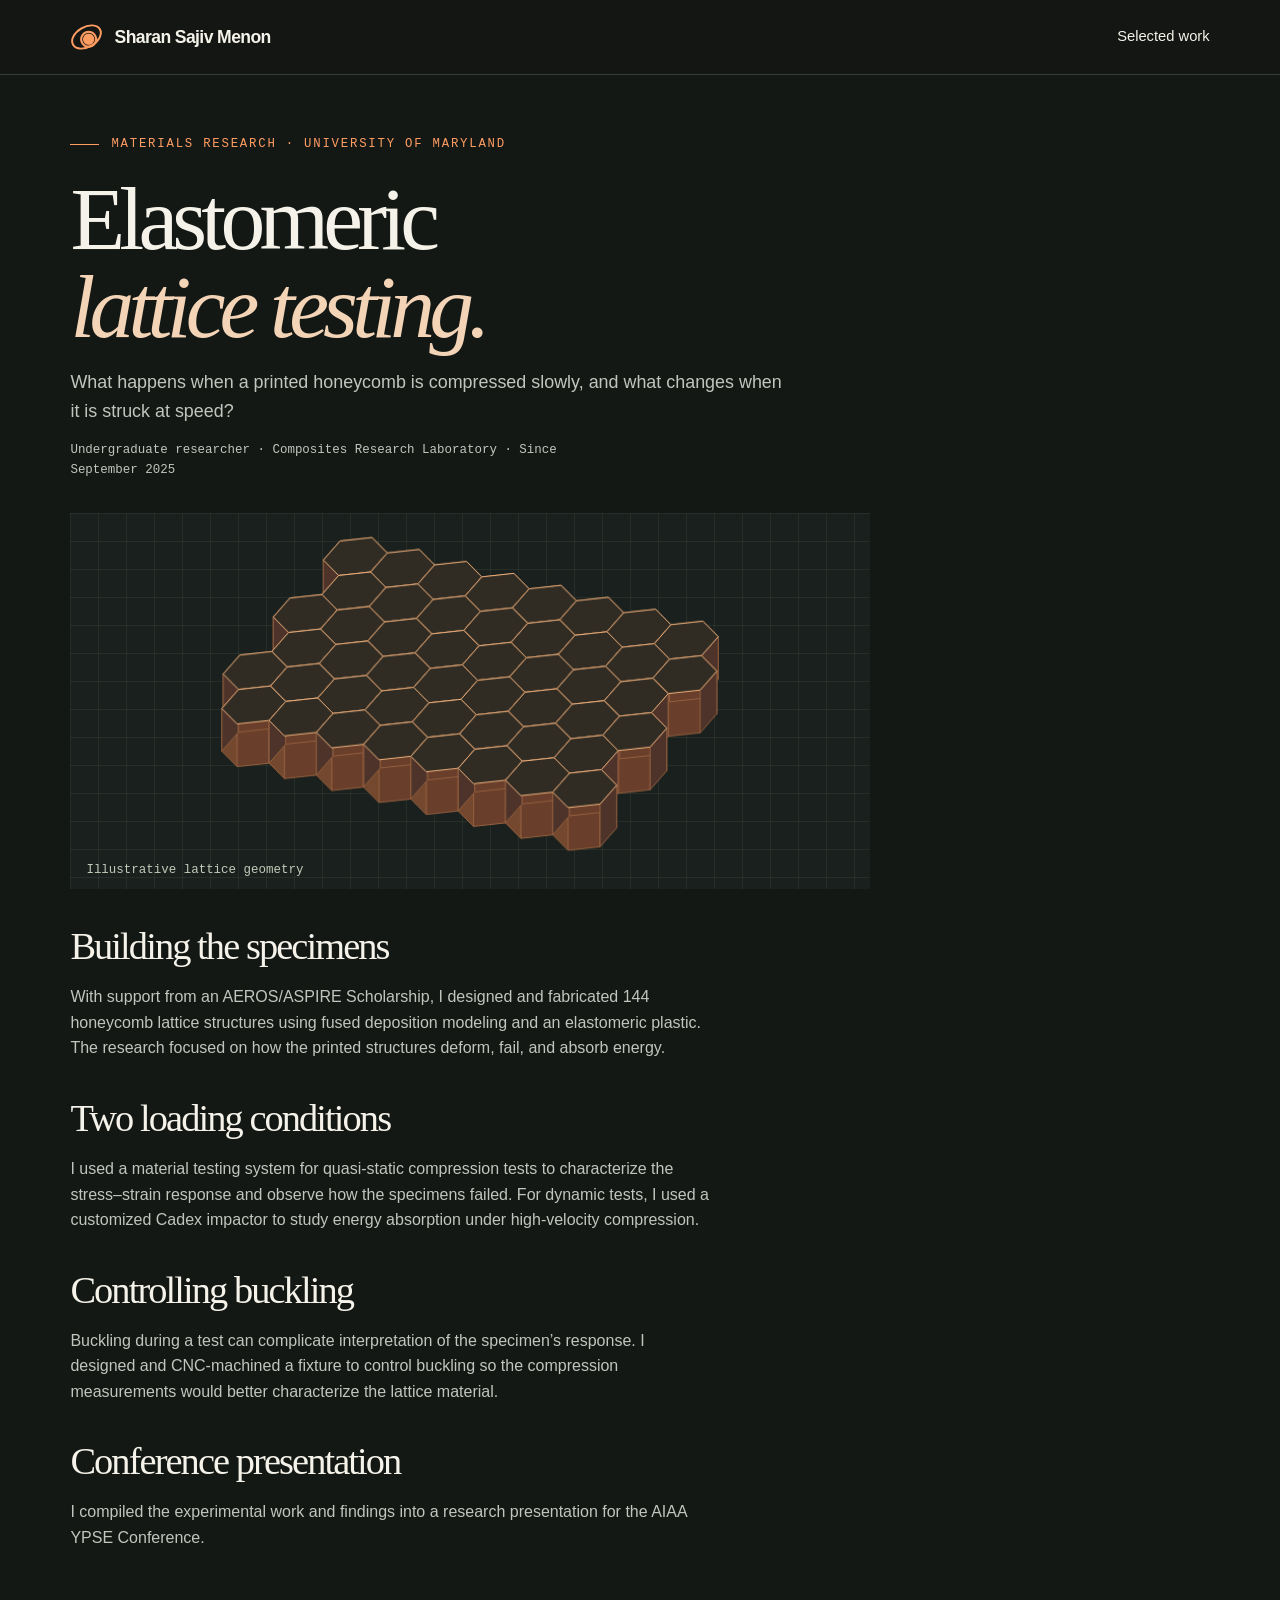
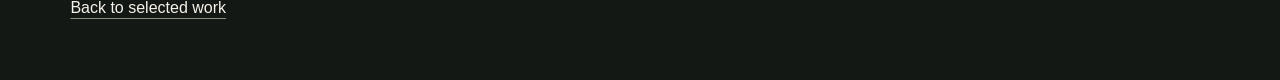
==== composites.html @ 3584f1cb "Publish aerospace engineering portfolio and composites case study" ====
<!doctype html><html lang="en"><head><meta charset="utf-8"><meta name="viewport" content="width=device-width, initial-scale=1"><title>Elastomeric lattice testing | Sharan Sajiv Menon</title><link rel="stylesheet" href="style.css"></head><body>
<header><div class="wrap nav"><a class="brand" href="index.html"><span class="mark" aria-hidden="true">◉</span> Sharan Sajiv Menon</a><nav><a href="index.html#work">Selected work</a></nav></div></header>
<main class="wrap case"><p class="label"><span></span> Materials research · University of Maryland</p><h1>Elastomeric<br><em>lattice testing.</em></h1><p class="summary">What happens when a printed honeycomb is compressed slowly, and what changes when it is struck at speed?</p>
<p class="meta">Undergraduate researcher · Composites Research Laboratory · Since September 2025</p>
<figure class="honey"><canvas id="lattice" width="640" height="370" role="img" aria-label="Schematic of hexagonal honeycomb cells"></canvas><figcaption>Illustrative lattice geometry</figcaption></figure>
<h2>Building the specimens</h2><p>With support from an AEROS/ASPIRE Scholarship, I designed and fabricated 144 honeycomb lattice structures using fused deposition modeling and an elastomeric plastic. The research focused on how the printed structures deform, fail, and absorb energy.</p>
<h2>Two loading conditions</h2><p>I used a material testing system for quasi-static compression tests to characterize the stress–strain response and observe how the specimens failed. For dynamic tests, I used a customized Cadex impactor to study energy absorption under high-velocity compression.</p>
<h2>Controlling buckling</h2><p>Buckling during a test can complicate interpretation of the specimen’s response. I designed and CNC-machined a fixture to control buckling so the compression measurements would better characterize the lattice material.</p>
<h2>Conference presentation</h2><p>I compiled the experimental work and findings into a research presentation for the AIAA YPSE Conference.</p>
<a class="textlink" href="index.html#work">Back to selected work</a></main><script src="lattice.js" defer></script></body></html>
---- style.css ----
:root{color-scheme:dark;--ink:#f4f2e9;--muted:#b3b7ae;--line:#373c36;--accent:#ff9c62;--base:#141815}*{box-sizing:border-box}html{scroll-behavior:smooth}body{margin:0;background:var(--base);color:var(--ink);font:1rem/1.6 "Inter",Arial,sans-serif}.wrap{width:min(1220px,89%);margin:auto}a{color:inherit;text-decoration:none}a:hover{color:var(--accent)}a:focus-visible,summary:focus-visible{outline:3px solid var(--accent);outline-offset:5px}header{background:#131612;border-bottom:1px solid var(--line)}.nav,nav,.brand,.section-head,footer .wrap{display:flex;align-items:center}.nav,.section-head,footer .wrap{justify-content:space-between}.nav{min-height:74px}.brand{font-weight:700;gap:.7rem;letter-spacing:-.035em;font-size:1.1rem}.mark{display:inline-grid;place-items:center;width:33px;height:22px;border:2px solid var(--accent);border-radius:50%;transform:rotate(-30deg);color:var(--accent);font-size:21px;line-height:1}nav{gap:2rem;font-size:.92rem}.outlined{border:1px solid #596052;padding:6px 19px;border-radius:4px}.hero{position:relative;isolation:isolate;background:#0b100f;overflow:hidden;border-bottom:1px solid var(--line)}.hero:before{content:"";position:absolute;inset:0 0 0 24%;z-index:-2;background:url('assets/grace.jpg') center center/cover no-repeat}.hero:after{content:"";position:absolute;inset:0;z-index:-1;background:linear-gradient(90deg,#0b100f 15%,rgba(11,16,15,.91) 34%,rgba(11,16,15,.1) 70%),linear-gradient(0deg,#0b100f 0%,transparent 21%)}.hero-inner{position:relative;padding:clamp(62px,6vw,98px) 0 66px}.intro{max-width:560px}.label,.meta,.plotlabel,.caption,.tags{font-family:"IBM Plex Mono",ui-monospace,monospace}.label,.plotlabel{font-size:.77rem;letter-spacing:.145em;text-transform:uppercase}.label{display:flex;align-items:center;gap:12px;color:var(--accent);margin:0 0 20px}.label span{width:29px;height:1px;background:var(--accent)}h1,h2,h3,p{margin:0}h1{font:500 clamp(4.3rem,7.8vw,7.75rem)/.99 Georgia,serif;letter-spacing:-.065em}h1 em{font-weight:400;color:#f4d4b6}.summary{max-width:450px;font-size:1.12rem;color:#c9cdc6;margin:24px 0 27px}.button{display:inline-block;padding:12px 22px;background:var(--accent);color:#22180f;font-weight:650;border-radius:3px}.button:hover{background:#ffc19c;color:#171511}.caption{position:absolute;right:0;bottom:17px;font-size:.75rem;color:#c0c3bb}.section{padding-top:54px}.section-head{gap:15px;margin-bottom:21px}h2{font:400 clamp(2.1rem,3.7vw,3.6rem)/1.12 Georgia,serif;letter-spacing:-.05em}.meta{font-size:.78rem;color:#b3b4a9}.project{display:grid;grid-template-columns:1fr 1fr;background:#1c211d;border:1px solid var(--line);overflow:hidden;border-radius:6px}.plot{display:grid;place-items:center;position:relative;background-color:#111712;background-image:linear-gradient(#28302780 1px,transparent 1px),linear-gradient(90deg,#28302780 1px,transparent 1px);background-size:30px 30px;border-right:1px solid var(--line);min-height:310px}.plot img{width:min(80%,330px);height:auto}.plotlabel{position:absolute;bottom:12px;left:16px;color:#b5c0aa;font-size:.75rem}.project-copy{padding:clamp(24px,3vw,48px)}.project-copy .label{margin-bottom:12px}h3{font:400 clamp(2rem,3vw,3rem)/1.1 Georgia,serif;letter-spacing:-.045em}.project-copy>p:not(.label),details p{margin:16px 0;color:#c0c6bd;max-width:70ch}.tags{display:flex;gap:8px;flex-wrap:wrap;margin:20px 0 26px;font-size:.8rem}.tags span{border:1px solid #474e44;border-radius:4px;padding:2px 9px}.textlink,details a,footer a{text-decoration:underline;text-underline-offset:5px;text-decoration-color:#85907f}.methods{padding-bottom:62px}details{border-top:1px solid var(--line);padding:19px 0}details:last-child{border-bottom:1px solid var(--line)}summary{cursor:pointer;list-style:none;font-size:1.25rem;display:flex;justify-content:space-between;align-items:center}summary::-webkit-details-marker{display:none}summary:after{content:'+';color:var(--accent)}details[open] summary:after{content:'−'}details a{font-size:.94rem;color:var(--accent)}footer{border-top:1px solid var(--line);padding:24px 0;color:var(--muted)}@media(max-width:700px){.wrap{width:90%}.nav{min-height:60px}nav{gap:.85rem}nav a:nth-child(2){display:none}.outlined{padding:3px 9px}.brand{font-size:.95rem;gap:.4rem}.hero-inner{padding:180px 0 55px}.hero:before{inset:0 0 auto;height:300px;background-position:center 42%}.hero:after{background:linear-gradient(0deg,#0b100f 0%,#0b100f 40%,transparent 85%)}h1{font-size:clamp(3.8rem,14vw,5rem)}.caption{font-size:.75rem;bottom:12px}.project{grid-template-columns:1fr}.plot{border:0;min-height:250px}.plot img{width:245px}.section-head{align-items:flex-start;flex-direction:column;gap:6px}.section{padding-top:38px}.label{margin-bottom:13px}}@media(prefers-reduced-motion:reduce){html{scroll-behavior:auto}}
.featured{margin-bottom:22px}.honey{margin:0;display:grid;place-items:center;position:relative;min-height:270px;background-color:#1a201d;background-image:linear-gradient(#404b3d55 1px,transparent 1px),linear-gradient(90deg,#404b3d55 1px,transparent 1px);background-size:28px 28px}.honey canvas{display:block;width:min(100%,650px);height:auto}.honey figcaption{position:absolute;bottom:12px;left:16px;font: .78rem ui-monospace,monospace;color:#c3c9b9}.studies{display:grid;grid-template-columns:repeat(3,1fr);gap:24px}.studies article{border-top:1px solid var(--line);padding:24px 0}.studies article p:not(.label),.about>p:not(.label),.case>p:not(.label){color:#c0c6bd;margin:16px 0;max-width:72ch}.studies .label{min-height:2.6em}.studies h3{font-size:2rem}.about{border-top:1px solid var(--line);padding-bottom:60px}.case{padding-top:60px;padding-bottom:60px}.case h1{font-size:clamp(3.2rem,7vw,6.4rem)}.case figure{margin:32px 0;max-width:800px}.case h2{font-size:2.4rem;margin-top:36px}.case .textlink{display:inline-block;margin-top:28px}@media(max-width:760px){.studies{grid-template-columns:1fr;gap:5px}.studies .label{min-height:auto}.nav .brand{font-size:.85rem}.nav nav{gap:.6rem}}
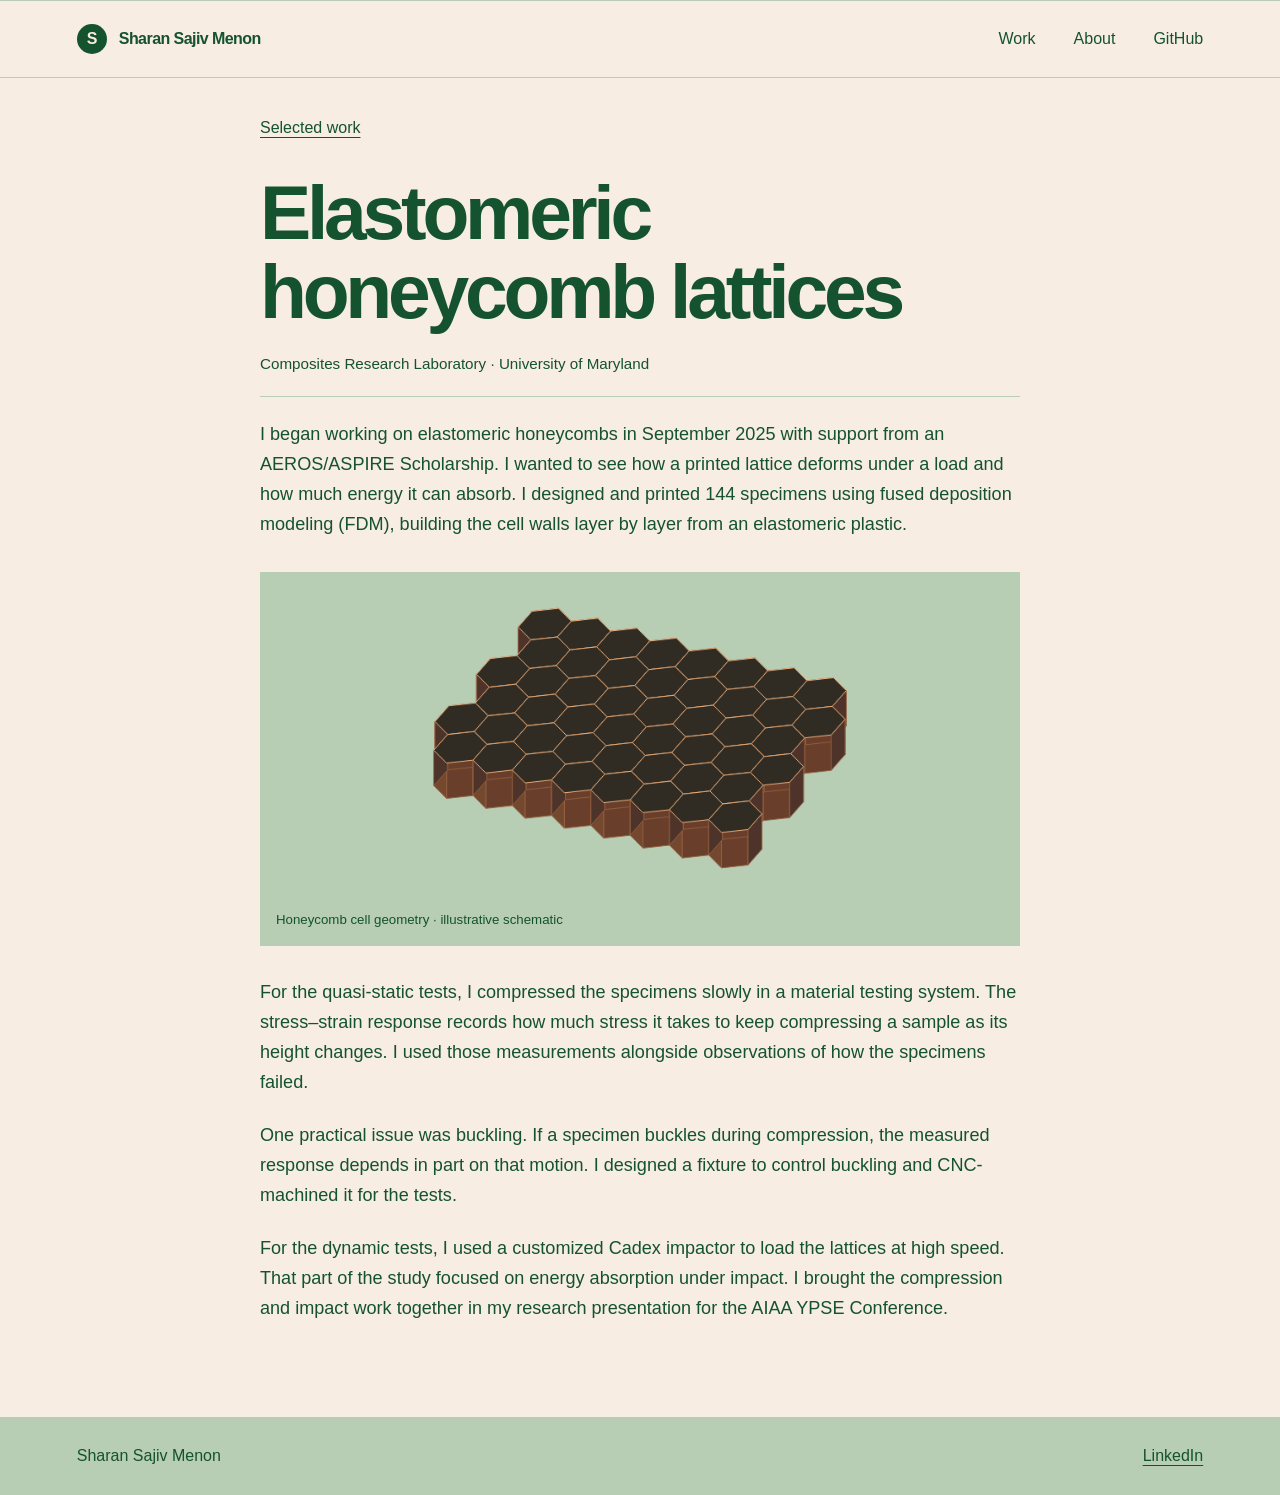
==== commit 93bdc502: "Use forest green editorial layout and separate project notes" ====
--- a/composites.html
+++ b/composites.html
@@ -1,10 +1,7 @@
-<!doctype html><html lang="en"><head><meta charset="utf-8"><meta name="viewport" content="width=device-width, initial-scale=1"><title>Elastomeric lattice testing | Sharan Sajiv Menon</title><link rel="stylesheet" href="style.css"></head><body>
-<header><div class="wrap nav"><a class="brand" href="index.html"><span class="mark" aria-hidden="true">◉</span> Sharan Sajiv Menon</a><nav><a href="index.html#work">Selected work</a></nav></div></header>
-<main class="wrap case"><p class="label"><span></span> Materials research · University of Maryland</p><h1>Elastomeric<br><em>lattice testing.</em></h1><p class="summary">What happens when a printed honeycomb is compressed slowly, and what changes when it is struck at speed?</p>
-<p class="meta">Undergraduate researcher · Composites Research Laboratory · Since September 2025</p>
-<figure class="honey"><canvas id="lattice" width="640" height="370" role="img" aria-label="Schematic of hexagonal honeycomb cells"></canvas><figcaption>Illustrative lattice geometry</figcaption></figure>
-<h2>Building the specimens</h2><p>With support from an AEROS/ASPIRE Scholarship, I designed and fabricated 144 honeycomb lattice structures using fused deposition modeling and an elastomeric plastic. The research focused on how the printed structures deform, fail, and absorb energy.</p>
-<h2>Two loading conditions</h2><p>I used a material testing system for quasi-static compression tests to characterize the stress–strain response and observe how the specimens failed. For dynamic tests, I used a customized Cadex impactor to study energy absorption under high-velocity compression.</p>
-<h2>Controlling buckling</h2><p>Buckling during a test can complicate interpretation of the specimen’s response. I designed and CNC-machined a fixture to control buckling so the compression measurements would better characterize the lattice material.</p>
-<h2>Conference presentation</h2><p>I compiled the experimental work and findings into a research presentation for the AIAA YPSE Conference.</p>
-<a class="textlink" href="index.html#work">Back to selected work</a></main><script src="lattice.js" defer></script></body></html>
+<!doctype html>
+<html lang="en"><head><meta charset="utf-8"><meta name="viewport" content="width=device-width,initial-scale=1"><title>Elastomeric honeycomb lattices | Sharan Sajiv Menon</title><link rel="stylesheet" href="style.css"></head><body><header><div class="wrap bar"><a class="brand" href="index.html"><i aria-hidden="true">S</i> Sharan Sajiv Menon</a><nav aria-label="Primary"><a href="index.html#work">Work</a><a href="index.html#about">About</a><a href="https://github.com/sharansmenon124">GitHub</a></nav></div></header><main class="wrap"><article class="story"><a class="back" href="index.html#work">Selected work</a><h1>Elastomeric honeycomb lattices</h1><p class="byline">Composites Research Laboratory · University of Maryland</p>
+<p>I began working on elastomeric honeycombs in September 2025 with support from an AEROS/ASPIRE Scholarship. I wanted to see how a printed lattice deforms under a load and how much energy it can absorb. I designed and printed 144 specimens using fused deposition modeling (FDM), building the cell walls layer by layer from an elastomeric plastic.</p>
+<figure class="lattice"><canvas id="lattice" width="640" height="370" role="img" aria-label="Schematic of a block of hexagonal honeycomb cells"></canvas><figcaption>Honeycomb cell geometry · illustrative schematic</figcaption></figure>
+<p>For the quasi-static tests, I compressed the specimens slowly in a material testing system. The stress–strain response records how much stress it takes to keep compressing a sample as its height changes. I used those measurements alongside observations of how the specimens failed.</p>
+<p>One practical issue was buckling. If a specimen buckles during compression, the measured response depends in part on that motion. I designed a fixture to control buckling and CNC-machined it for the tests.</p>
+<p>For the dynamic tests, I used a customized Cadex impactor to load the lattices at high speed. That part of the study focused on energy absorption under impact. I brought the compression and impact work together in my research presentation for the AIAA YPSE Conference.</p></article></main><footer><div class="wrap bar"><span>Sharan Sajiv Menon</span><a href="https://www.linkedin.com/in/sharansmenon2005/">LinkedIn</a></div></footer><script src="lattice.js" defer></script></body></html>
--- a/style.css
+++ b/style.css
@@ -1,2 +1,72 @@
-:root{color-scheme:dark;--ink:#f4f2e9;--muted:#b3b7ae;--line:#373c36;--accent:#ff9c62;--base:#141815}*{box-sizing:border-box}html{scroll-behavior:smooth}body{margin:0;background:var(--base);color:var(--ink);font:1rem/1.6 "Inter",Arial,sans-serif}.wrap{width:min(1220px,89%);margin:auto}a{color:inherit;text-decoration:none}a:hover{color:var(--accent)}a:focus-visible,summary:focus-visible{outline:3px solid var(--accent);outline-offset:5px}header{background:#131612;border-bottom:1px solid var(--line)}.nav,nav,.brand,.section-head,footer .wrap{display:flex;align-items:center}.nav,.section-head,footer .wrap{justify-content:space-between}.nav{min-height:74px}.brand{font-weight:700;gap:.7rem;letter-spacing:-.035em;font-size:1.1rem}.mark{display:inline-grid;place-items:center;width:33px;height:22px;border:2px solid var(--accent);border-radius:50%;transform:rotate(-30deg);color:var(--accent);font-size:21px;line-height:1}nav{gap:2rem;font-size:.92rem}.outlined{border:1px solid #596052;padding:6px 19px;border-radius:4px}.hero{position:relative;isolation:isolate;background:#0b100f;overflow:hidden;border-bottom:1px solid var(--line)}.hero:before{content:"";position:absolute;inset:0 0 0 24%;z-index:-2;background:url('assets/grace.jpg') center center/cover no-repeat}.hero:after{content:"";position:absolute;inset:0;z-index:-1;background:linear-gradient(90deg,#0b100f 15%,rgba(11,16,15,.91) 34%,rgba(11,16,15,.1) 70%),linear-gradient(0deg,#0b100f 0%,transparent 21%)}.hero-inner{position:relative;padding:clamp(62px,6vw,98px) 0 66px}.intro{max-width:560px}.label,.meta,.plotlabel,.caption,.tags{font-family:"IBM Plex Mono",ui-monospace,monospace}.label,.plotlabel{font-size:.77rem;letter-spacing:.145em;text-transform:uppercase}.label{display:flex;align-items:center;gap:12px;color:var(--accent);margin:0 0 20px}.label span{width:29px;height:1px;background:var(--accent)}h1,h2,h3,p{margin:0}h1{font:500 clamp(4.3rem,7.8vw,7.75rem)/.99 Georgia,serif;letter-spacing:-.065em}h1 em{font-weight:400;color:#f4d4b6}.summary{max-width:450px;font-size:1.12rem;color:#c9cdc6;margin:24px 0 27px}.button{display:inline-block;padding:12px 22px;background:var(--accent);color:#22180f;font-weight:650;border-radius:3px}.button:hover{background:#ffc19c;color:#171511}.caption{position:absolute;right:0;bottom:17px;font-size:.75rem;color:#c0c3bb}.section{padding-top:54px}.section-head{gap:15px;margin-bottom:21px}h2{font:400 clamp(2.1rem,3.7vw,3.6rem)/1.12 Georgia,serif;letter-spacing:-.05em}.meta{font-size:.78rem;color:#b3b4a9}.project{display:grid;grid-template-columns:1fr 1fr;background:#1c211d;border:1px solid var(--line);overflow:hidden;border-radius:6px}.plot{display:grid;place-items:center;position:relative;background-color:#111712;background-image:linear-gradient(#28302780 1px,transparent 1px),linear-gradient(90deg,#28302780 1px,transparent 1px);background-size:30px 30px;border-right:1px solid var(--line);min-height:310px}.plot img{width:min(80%,330px);height:auto}.plotlabel{position:absolute;bottom:12px;left:16px;color:#b5c0aa;font-size:.75rem}.project-copy{padding:clamp(24px,3vw,48px)}.project-copy .label{margin-bottom:12px}h3{font:400 clamp(2rem,3vw,3rem)/1.1 Georgia,serif;letter-spacing:-.045em}.project-copy>p:not(.label),details p{margin:16px 0;color:#c0c6bd;max-width:70ch}.tags{display:flex;gap:8px;flex-wrap:wrap;margin:20px 0 26px;font-size:.8rem}.tags span{border:1px solid #474e44;border-radius:4px;padding:2px 9px}.textlink,details a,footer a{text-decoration:underline;text-underline-offset:5px;text-decoration-color:#85907f}.methods{padding-bottom:62px}details{border-top:1px solid var(--line);padding:19px 0}details:last-child{border-bottom:1px solid var(--line)}summary{cursor:pointer;list-style:none;font-size:1.25rem;display:flex;justify-content:space-between;align-items:center}summary::-webkit-details-marker{display:none}summary:after{content:'+';color:var(--accent)}details[open] summary:after{content:'−'}details a{font-size:.94rem;color:var(--accent)}footer{border-top:1px solid var(--line);padding:24px 0;color:var(--muted)}@media(max-width:700px){.wrap{width:90%}.nav{min-height:60px}nav{gap:.85rem}nav a:nth-child(2){display:none}.outlined{padding:3px 9px}.brand{font-size:.95rem;gap:.4rem}.hero-inner{padding:180px 0 55px}.hero:before{inset:0 0 auto;height:300px;background-position:center 42%}.hero:after{background:linear-gradient(0deg,#0b100f 0%,#0b100f 40%,transparent 85%)}h1{font-size:clamp(3.8rem,14vw,5rem)}.caption{font-size:.75rem;bottom:12px}.project{grid-template-columns:1fr}.plot{border:0;min-height:250px}.plot img{width:245px}.section-head{align-items:flex-start;flex-direction:column;gap:6px}.section{padding-top:38px}.label{margin-bottom:13px}}@media(prefers-reduced-motion:reduce){html{scroll-behavior:auto}}
-.featured{margin-bottom:22px}.honey{margin:0;display:grid;place-items:center;position:relative;min-height:270px;background-color:#1a201d;background-image:linear-gradient(#404b3d55 1px,transparent 1px),linear-gradient(90deg,#404b3d55 1px,transparent 1px);background-size:28px 28px}.honey canvas{display:block;width:min(100%,650px);height:auto}.honey figcaption{position:absolute;bottom:12px;left:16px;font: .78rem ui-monospace,monospace;color:#c3c9b9}.studies{display:grid;grid-template-columns:repeat(3,1fr);gap:24px}.studies article{border-top:1px solid var(--line);padding:24px 0}.studies article p:not(.label),.about>p:not(.label),.case>p:not(.label){color:#c0c6bd;margin:16px 0;max-width:72ch}.studies .label{min-height:2.6em}.studies h3{font-size:2rem}.about{border-top:1px solid var(--line);padding-bottom:60px}.case{padding-top:60px;padding-bottom:60px}.case h1{font-size:clamp(3.2rem,7vw,6.4rem)}.case figure{margin:32px 0;max-width:800px}.case h2{font-size:2.4rem;margin-top:36px}.case .textlink{display:inline-block;margin-top:28px}@media(max-width:760px){.studies{grid-template-columns:1fr;gap:5px}.studies .label{min-height:auto}.nav .brand{font-size:.85rem}.nav nav{gap:.6rem}}
+:root {
+  color-scheme: light;
+  --forest: #14532d;
+  --green: #2f855a;
+  --sage: #b7cdb4;
+  --cream: #f7ede2;
+  --ochre: #a67c52;
+  font-family: "Helvetica Neue", Helvetica, Arial, sans-serif;
+  background: var(--cream);
+  color: var(--forest);
+}
+* { box-sizing: border-box; }
+body, figure, h1, h2, h3, p { margin: 0; }
+body { line-height: 1.55; }
+.wrap { width: min(1160px, 88%); margin-inline: auto; }
+a { color: inherit; text-underline-offset: .22em; }
+a:hover { text-decoration-thickness: 2px; }
+:focus-visible { outline: 3px solid var(--green); outline-offset: 5px; }
+header, footer { border-block: 1px solid var(--sage); }
+.bar, nav, .brand, figcaption { display: flex; align-items: center; }
+.bar, figcaption { justify-content: space-between; gap: 14px; }
+.bar { min-height: 76px; }
+.brand, nav a { text-decoration: none; }
+.brand { font-weight: 650; gap: 12px; letter-spacing: -.035em; }
+.brand i { font-style: normal; font-weight: 750; background: var(--forest); color: var(--cream); border-radius: 50%; width: 30px; height: 30px; display: grid; place-items: center; }
+nav { gap: clamp(12px, 3vw, 38px); }
+nav a:hover, .brand:hover { text-decoration: underline; }
+.hero { display: grid; grid-template-columns: 1fr 1fr; align-items: center; gap: 6%; padding-block: clamp(45px, 6vw, 88px); }
+.kicker, .topic { font-weight: 600; font-size: .86rem; letter-spacing: .06em; text-transform: uppercase; }
+.kicker { margin-bottom: 18px; }
+h1, h2, h3 { line-height: 1.03; letter-spacing: -.055em; }
+h1 { font-size: clamp(3.1rem, 6.4vw, 6.8rem); }
+h1 span { color: var(--ochre); }
+.intro { font-size: 1.14rem; max-width: 40ch; margin: 22px 0; }
+.button { background: var(--forest); color: var(--cream); display: inline-block; padding: 11px 18px; text-decoration: none; }
+.button:hover { background: var(--green); }
+.mission { background: var(--sage); padding: 12px; }
+.mission img { display: block; width: 100%; aspect-ratio: 1.55; object-fit: cover; }
+figcaption { padding: 10px 0 0; font-size: .83rem; }
+h2 { font-size: clamp(2.1rem, 4vw, 3.5rem); margin-bottom: 24px; }
+.projects { padding: 0; margin: 0; list-style: none; }
+.projects li, .about { display: grid; grid-template-columns: 30% 1fr; gap: 5%; border-top: 1px solid var(--sage); padding-block: 30px; }
+.projects li:first-child { border-top: 2px solid var(--forest); }
+.topic { padding-top: .34em; }
+h3 { font-size: clamp(1.6rem, 3vw, 2.35rem); }
+.projects p, .about p { margin-top: 12px; max-width: 66ch; }
+.read { display: inline-block; margin-top: 12px; font-weight: 600; }
+.about { margin-top: 20px; padding-block: 42px 65px; }
+.about p { margin-top: 0; }
+footer { background: var(--sage); }
+.story { max-width: 760px; margin: auto; padding-block: 38px 70px; }
+.story h1 { margin-top: 32px; font-size: clamp(2.7rem, 6vw, 5.5rem); }
+.story p { margin-block: 1.3em; font-size: 1.13rem; line-height: 1.65; }
+.story .byline { font-size: .95rem; padding-bottom: 20px; border-bottom: 1px solid var(--sage); }
+.story figure { background: var(--sage); margin: 32px 0; padding: 16px; }
+.story canvas, .field img { width: 100%; max-width: 540px; display: block; margin: auto; }
+.story .field { background: var(--forest); color: var(--cream); }
+.field img { max-width: 340px; }
+details { border-bottom: 1px solid var(--sage); padding-block: 18px; }
+summary { cursor: pointer; font-size: 1.2rem; font-weight: 600; }
+@media (max-width: 700px) {
+  .wrap { width: 90%; }
+  .hero, .projects li, .about { grid-template-columns: 1fr; gap: 12px; }
+  .hero { gap: 25px; }
+  .mission img { aspect-ratio: 2; }
+  .brand { gap: 6px; }
+  nav, .brand { font-size: .9rem; }
+  .bar { min-height: 62px; }
+  .topic { font-size: .8rem; }
+  .about h2 { margin-bottom: 0; }
+}
+@media (max-width: 380px) { .brand i { display: none; } }
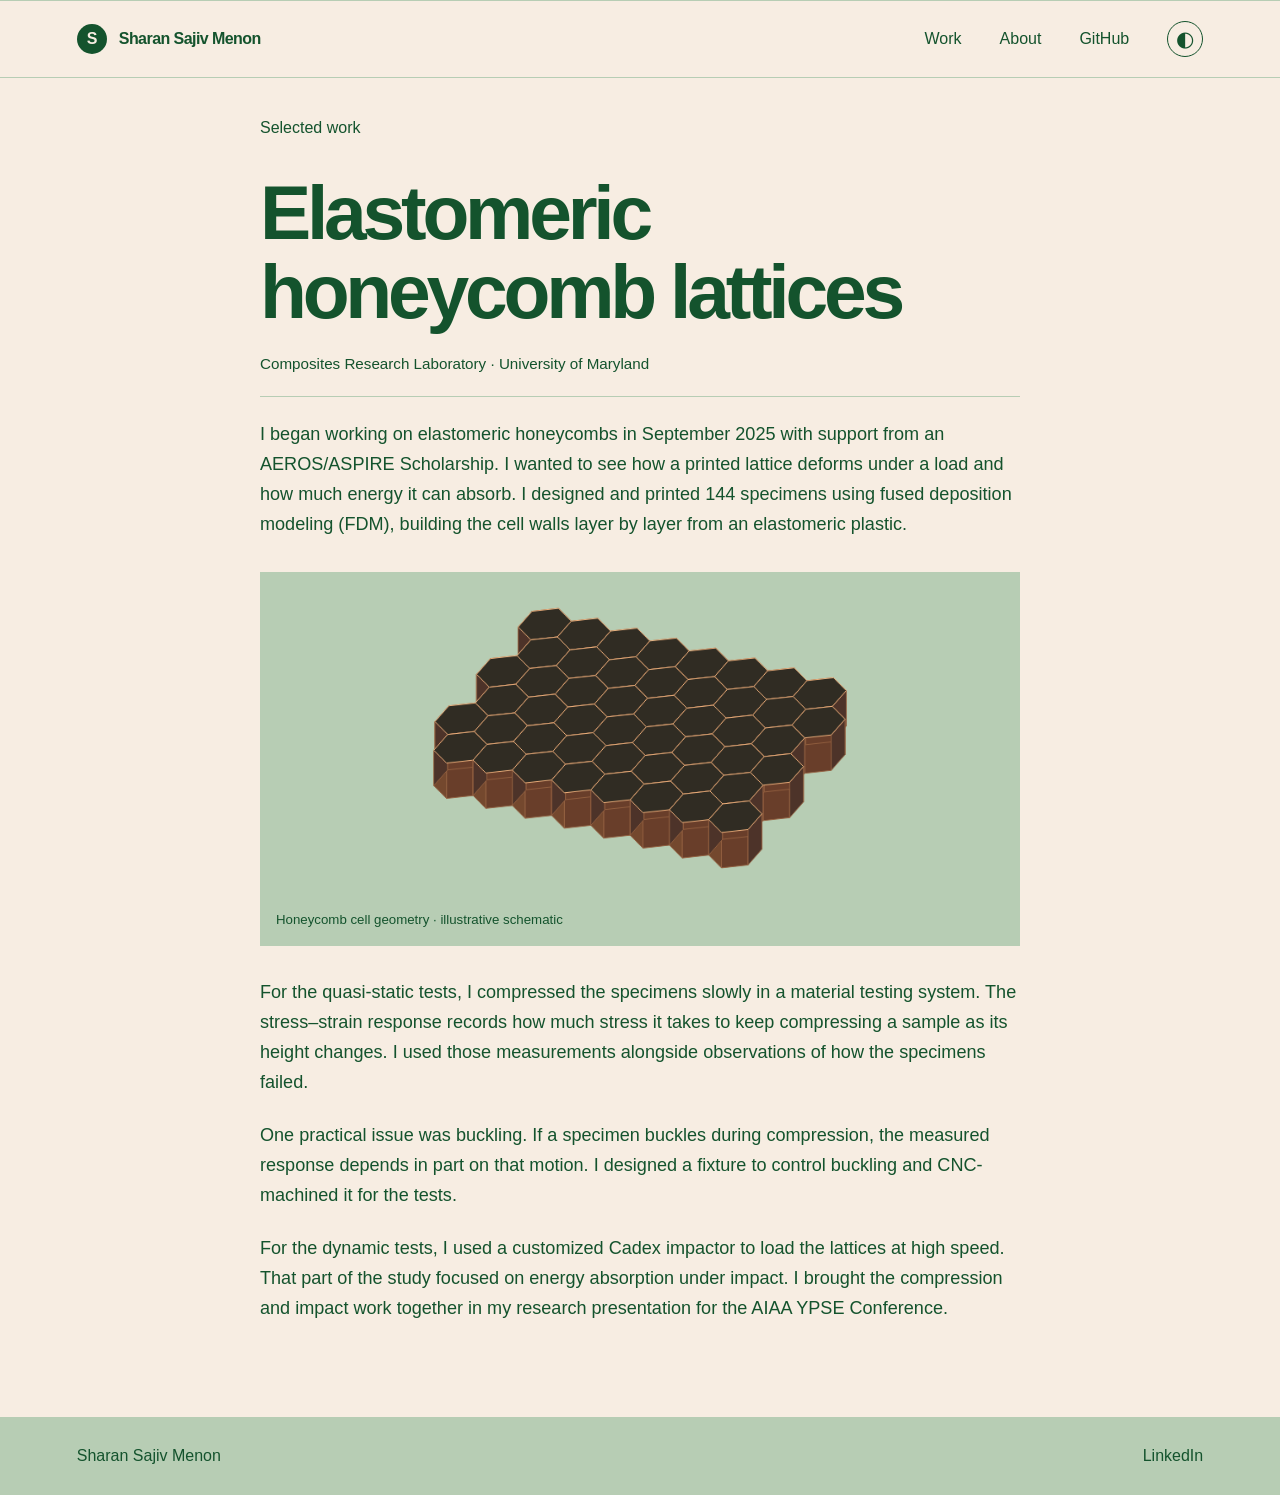
==== commit 0a120e1e: "Animate portfolio interactions and add persistent dark mode" ====
--- a/composites.html
+++ b/composites.html
@@ -1,5 +1,5 @@
 <!doctype html>
-<html lang="en"><head><meta charset="utf-8"><meta name="viewport" content="width=device-width,initial-scale=1"><title>Elastomeric honeycomb lattices | Sharan Sajiv Menon</title><link rel="stylesheet" href="style.css"></head><body><header><div class="wrap bar"><a class="brand" href="index.html"><i aria-hidden="true">S</i> Sharan Sajiv Menon</a><nav aria-label="Primary"><a href="index.html#work">Work</a><a href="index.html#about">About</a><a href="https://github.com/sharansmenon124">GitHub</a></nav></div></header><main class="wrap"><article class="story"><a class="back" href="index.html#work">Selected work</a><h1>Elastomeric honeycomb lattices</h1><p class="byline">Composites Research Laboratory · University of Maryland</p>
+<html lang="en"><head><meta charset="utf-8"><meta name="viewport" content="width=device-width,initial-scale=1"><title>Elastomeric honeycomb lattices | Sharan Sajiv Menon</title><script>try { if (localStorage.getItem("portfolio-theme") === "dark") document.documentElement.dataset.theme = "dark"; } catch {}</script><script src="interactions.js" defer></script><link rel="stylesheet" href="style.css"></head><body><header><div class="wrap bar"><a class="brand" href="index.html"><i aria-hidden="true">S</i> Sharan Sajiv Menon</a><nav aria-label="Primary"><a href="index.html#work">Work</a><a href="index.html#about">About</a><a href="https://github.com/sharansmenon124">GitHub</a><button class="theme-toggle" type="button" aria-label="Dark mode" aria-pressed="false" title="Toggle dark mode" hidden><span aria-hidden="true">◐</span></button></nav></div></header><main class="wrap"><article class="story"><a class="back" href="index.html#work">Selected work</a><h1>Elastomeric honeycomb lattices</h1><p class="byline">Composites Research Laboratory · University of Maryland</p>
 <p>I began working on elastomeric honeycombs in September 2025 with support from an AEROS/ASPIRE Scholarship. I wanted to see how a printed lattice deforms under a load and how much energy it can absorb. I designed and printed 144 specimens using fused deposition modeling (FDM), building the cell walls layer by layer from an elastomeric plastic.</p>
 <figure class="lattice"><canvas id="lattice" width="640" height="370" role="img" aria-label="Schematic of a block of hexagonal honeycomb cells"></canvas><figcaption>Honeycomb cell geometry · illustrative schematic</figcaption></figure>
 <p>For the quasi-static tests, I compressed the specimens slowly in a material testing system. The stress–strain response records how much stress it takes to keep compressing a sample as its height changes. I used those measurements alongside observations of how the specimens failed.</p>
--- a/style.css
+++ b/style.css
@@ -14,7 +14,7 @@
 body { line-height: 1.55; }
 .wrap { width: min(1160px, 88%); margin-inline: auto; }
 a { color: inherit; text-underline-offset: .22em; }
-a:hover { text-decoration-thickness: 2px; }
+
 :focus-visible { outline: 3px solid var(--green); outline-offset: 5px; }
 header, footer { border-block: 1px solid var(--sage); }
 .bar, nav, .brand, figcaption { display: flex; align-items: center; }
@@ -24,7 +24,7 @@
 .brand { font-weight: 650; gap: 12px; letter-spacing: -.035em; }
 .brand i { font-style: normal; font-weight: 750; background: var(--forest); color: var(--cream); border-radius: 50%; width: 30px; height: 30px; display: grid; place-items: center; }
 nav { gap: clamp(12px, 3vw, 38px); }
-nav a:hover, .brand:hover { text-decoration: underline; }
+
 .hero { display: grid; grid-template-columns: 1fr 1fr; align-items: center; gap: 6%; padding-block: clamp(45px, 6vw, 88px); }
 .kicker, .topic { font-weight: 600; font-size: .86rem; letter-spacing: .06em; text-transform: uppercase; }
 .kicker { margin-bottom: 18px; }
@@ -32,8 +32,8 @@
 h1 { font-size: clamp(3.1rem, 6.4vw, 6.8rem); }
 h1 span { color: var(--ochre); }
 .intro { font-size: 1.14rem; max-width: 40ch; margin: 22px 0; }
-.button { background: var(--forest); color: var(--cream); display: inline-block; padding: 11px 18px; text-decoration: none; }
-.button:hover { background: var(--green); }
+.button { display: inline-block; padding: 11px 18px; }
+
 .mission { background: var(--sage); padding: 12px; }
 .mission img { display: block; width: 100%; aspect-ratio: 1.55; object-fit: cover; }
 figcaption { padding: 10px 0 0; font-size: .83rem; }
@@ -70,3 +70,55 @@
   .about h2 { margin-bottom: 0; }
 }
 @media (max-width: 380px) { .brand i { display: none; } }
+
+:root[data-theme="dark"] {
+  color-scheme: dark;
+  --forest: #e2eddf;
+  --cream: #11251b;
+  --green: #9edab1;
+  --sage: #304f3d;
+  --ochre: #d8ad7e;
+}
+[data-theme="dark"] .story .field { background: #183824; color: var(--forest); }
+a { position: relative; text-decoration: none; }
+a:not(.brand):not(.button) { display: inline-block; }
+a:not(.button)::after {
+  content: ""; position: absolute; inset: auto 0 -.1em;
+  height: 1.5px; background: currentColor; transform: scaleX(0);
+  transform-origin: left; transition: transform .22s ease-out;
+}
+a:is(:hover,:focus-visible)::after { transform: scaleX(1); }
+.button, .theme-toggle {
+  position: relative; isolation: isolate; overflow: hidden;
+  border: 1.5px solid var(--forest); background: transparent; color: var(--forest);
+  font: inherit; vertical-align: middle; transition: color .25s, transform .12s;
+}
+.button::before, .theme-toggle::before {
+  content: ""; position: absolute; inset: 0; z-index: -1;
+  background: var(--forest); transform: scaleX(0); transform-origin: left;
+  transition: transform .25s ease;
+}
+:is(.button,.theme-toggle):is(:hover,:focus-visible) { color: var(--cream); }
+:is(.button,.theme-toggle):is(:hover,:focus-visible)::before { transform: scaleX(1); }
+:is(.button,.theme-toggle):active { transform: scale(.95); }
+.theme-toggle { width: 36px; height: 36px; padding: 0; border-radius: 50%; font-size: 1.3rem; line-height: 1; }
+.theme-toggle[aria-pressed="true"] span { display: inline-block; transform: rotate(180deg); }
+h1.typing { position: relative; color: transparent; }
+h1.typing > span:not(.typed-overlay) { visibility: hidden; }
+h1 .typed-overlay { position: absolute; inset: 0; color: var(--forest); pointer-events: none; }
+@media (prefers-reduced-motion: no-preference) {
+  .reveal-row { transition: opacity .55s ease-out, transform .55s ease-out; }
+  .awaiting-reveal:not(:focus-within) { opacity: 0; transform: translateY(16px); }
+}
+@media (prefers-reduced-motion: reduce) {
+  *, *::before, *::after { transition-duration: 0s !important; }
+  :is(.button,.theme-toggle):active { transform: none; }
+}
+@media (pointer: fine) {
+  html, a, button, summary { cursor: url("assets/cursor.svg") 2 2, auto; }
+}
+@media (max-width: 420px) {
+  header .bar { flex-wrap: wrap; padding-block: 10px; gap: 8px; }
+  nav { gap: 12px; }
+}
+@media print { .theme-toggle { display: none; } .awaiting-reveal { opacity: 1!important; transform: none!important; } }
